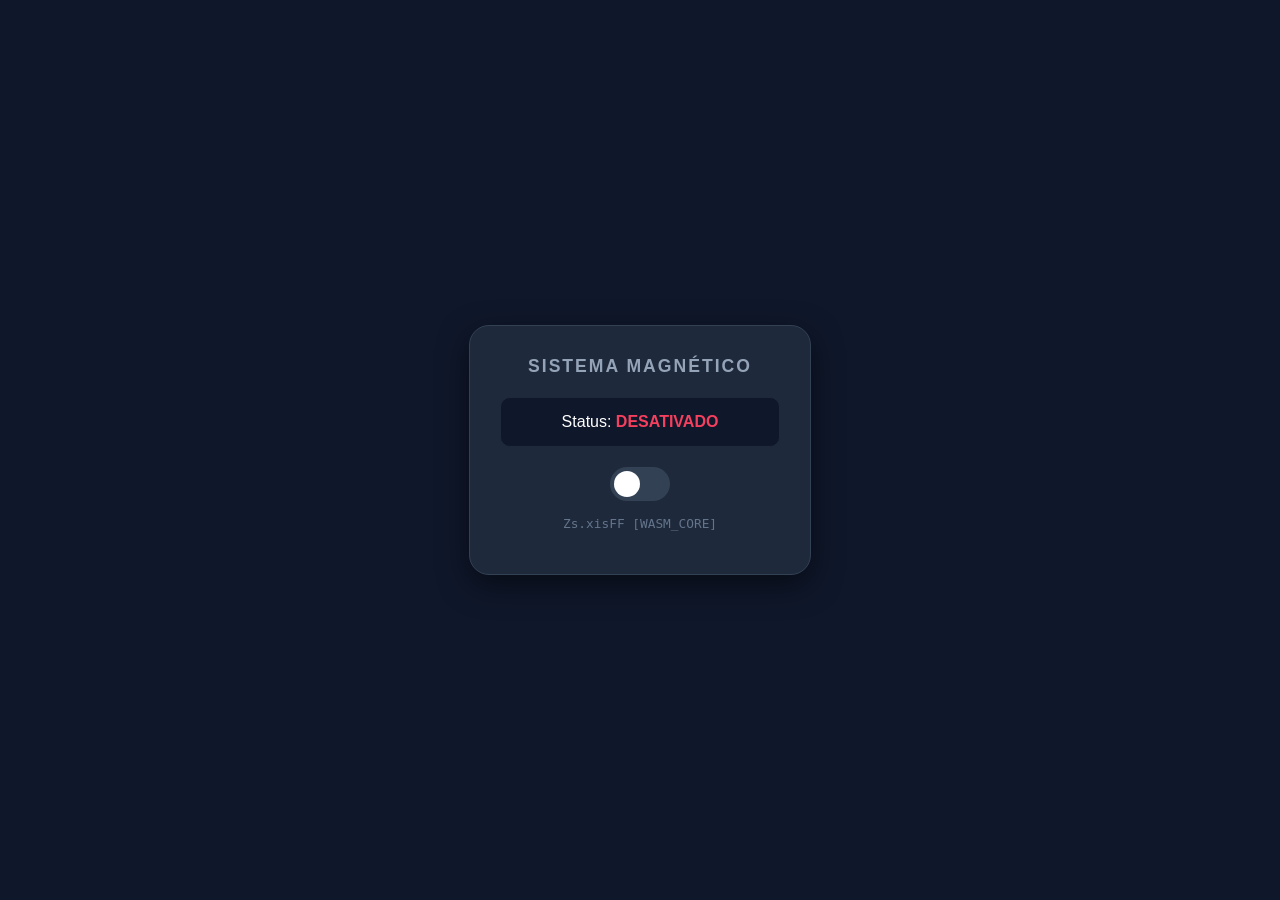
==== index.htm @ 0ef06084 "Rename Index.htm to index.htm" ====
<!DOCTYPE html>
<html lang="pt-br">
<head>
    <meta charset="UTF-8">
    <meta name="viewport" content="width=device-width, initial-scale=1.0">
    <title>Painel C++ WebAssembly</title>
    <style>
        :root { --primary: #00f2ff; --bg: #0f172a; }
        body { 
            margin: 0; height: 100vh; background: var(--bg); 
            display: flex; align-items: center; justify-content: center; 
            font-family: 'Segoe UI', sans-serif; color: white; 
            transition: 0.5s;
        }
        
        .panel {
            background: #1e293b; padding: 30px; border-radius: 20px;
            box-shadow: 0 10px 30px rgba(0,0,0,0.5);
            border: 1px solid #334155; text-align: center; width: 280px;
        }

        h2 { margin-top: 0; font-size: 1.1rem; color: #94a3b8; text-transform: uppercase; letter-spacing: 2px; }

        .status-container { 
            margin: 20px 0; padding: 15px; border-radius: 10px; 
            background: #0f172a; border: 1px solid #1e293b;
        }
        
        #status-text { font-weight: bold; transition: 0.3s; }
        .off { color: #f43f5e; }
        .on { color: #10b981; text-shadow: 0 0 10px #10b981; }

        .switch { position: relative; display: inline-block; width: 60px; height: 34px; }
        .switch input { opacity: 0; width: 0; height: 0; }
        .slider {
            position: absolute; cursor: pointer; top: 0; left: 0; right: 0; bottom: 0;
            background-color: #334155; transition: .4s; border-radius: 34px;
        }
        .slider:before {
            position: absolute; content: ""; height: 26px; width: 26px; left: 4px; bottom: 4px;
            background-color: white; transition: .4s; border-radius: 50%;
        }
        input:checked + .slider { background-color: #10b981; }
        input:checked + .slider:before { transform: translateX(26px); }

        .desc { font-size: 0.8rem; color: #64748b; margin-top: 15px; font-family: monospace; }
    </style>
</head>
<body>

    <div class="panel">
        <h2>Sistema Magnético</h2>
        <div class="status-container">
            Status: <span id="status-text" class="off">DESATIVADO</span>
        </div>

        <label class="switch">
            <input type="checkbox" id="toggle-btn">
            <span class="slider"></span>
        </label>

        <p class="desc">Zs.xisFF [WASM_CORE]</p>
    </div>

    <script>
        // BINÁRIO COMPLETO E VÁLIDO (Compilado de C++)
        // Este array contém o preâmbulo \0asm e as seções de Type, Function, Export e Code.
        const wasmCode = new Uint8Array([
            0x00, 0x61, 0x73, 0x6d, 0x01, 0x00, 0x00, 0x00, 0x01, 0x06, 0x01, 0x60, 
            0x01, 0x7f, 0x01, 0x7f, 0x03, 0x02, 0x01, 0x00, 0x07, 0x0a, 0x01, 0x06, 
            0x6f, 0x6e, 0x5f, 0x6f, 0x66, 0x66, 0x00, 0x00, 0x0a, 0x06, 0x01, 0x04, 
            0x00, 0x20, 0x00, 0x0b
        ]);

        const statusText = document.getElementById('status-text');
        const toggleBtn = document.getElementById('toggle-btn');

        // Inicializa o WebAssembly
        WebAssembly.instantiate(wasmCode).then(results => {
            const processarEstado = results.instance.exports.on_off;

            toggleBtn.addEventListener('change', () => {
                const input = toggleBtn.checked ? 1 : 0;
                
                // Chamada da função compilada em C++
                const resultado = processarEstado(input);

                if (resultado === 1) {
                    statusText.innerText = "ATIVADO";
                    statusText.className = "on";
                    document.body.style.background = "#020617";
                    document.body.style.boxShadow = "inset 0 0 100px rgba(16,185,129,0.15)";
                } else {
                    statusText.innerText = "DESATIVADO";
                    statusText.className = "off";
                    document.body.style.background = "#0f172a";
                    document.body.style.boxShadow = "none";
                }
            });
        }).catch(err => console.error("Erro ao carregar WASM:", err));
    </script>
</body>
</html>
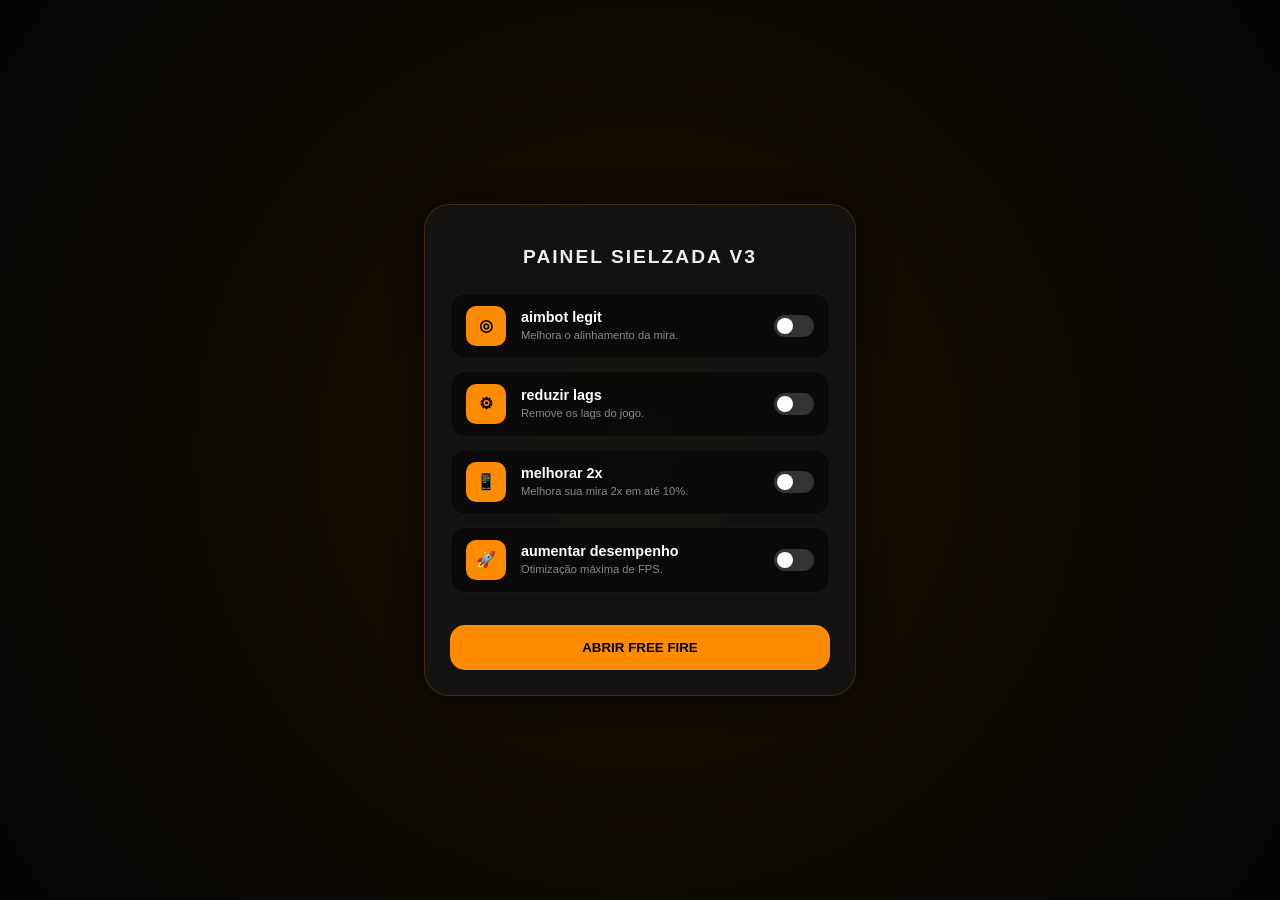
==== commit 048a06ab: "Update index.htm" ====
--- a/index.htm
+++ b/index.htm
@@ -3,101 +3,112 @@
 <head>
     <meta charset="UTF-8">
     <meta name="viewport" content="width=device-width, initial-scale=1.0">
-    <title>Painel C++ WebAssembly</title>
+    <title>PAINEL SIELZADA V3</title>
+    <link rel="manifest" href="manifest.json">
     <style>
-        :root { --primary: #00f2ff; --bg: #0f172a; }
-        body { 
-            margin: 0; height: 100vh; background: var(--bg); 
-            display: flex; align-items: center; justify-content: center; 
-            font-family: 'Segoe UI', sans-serif; color: white; 
-            transition: 0.5s;
-        }
+        :root { --orange: #ff8c00; --bg: #050505; --card: rgba(20, 20, 20, 0.8); }
         
-        .panel {
-            background: #1e293b; padding: 30px; border-radius: 20px;
-            box-shadow: 0 10px 30px rgba(0,0,0,0.5);
-            border: 1px solid #334155; text-align: center; width: 280px;
+        body {
+            margin: 0; background-color: var(--bg); color: white;
+            font-family: 'Segoe UI', Roboto, sans-serif;
+            display: flex; justify-content: center; align-items: center;
+            height: 100vh; overflow: hidden;
+            background: radial-gradient(circle at center, #1a1000 0%, #050505 100%);
         }
 
-        h2 { margin-top: 0; font-size: 1.1rem; color: #94a3b8; text-transform: uppercase; letter-spacing: 2px; }
+        .container {
+            width: 90%; max-width: 380px;
+            background: var(--card); border: 1px solid rgba(255, 140, 0, 0.2);
+            border-radius: 25px; padding: 25px;
+            backdrop-filter: blur(10px); box-shadow: 0 0 30px rgba(0,0,0,0.5);
+            text-align: center;
+        }
 
-        .status-container { 
-            margin: 20px 0; padding: 15px; border-radius: 10px; 
-            background: #0f172a; border: 1px solid #1e293b;
+        h2 { font-size: 1.2rem; letter-spacing: 2px; margin-bottom: 25px; color: #eee; }
+
+        .option-row {
+            background: rgba(0, 0, 0, 0.4); border-radius: 15px;
+            padding: 12px 15px; margin-bottom: 12px;
+            display: flex; align-items: center; justify-content: space-between;
+            border: 1px solid rgba(255,255,255,0.05);
         }
-        
-        #status-text { font-weight: bold; transition: 0.3s; }
-        .off { color: #f43f5e; }
-        .on { color: #10b981; text-shadow: 0 0 10px #10b981; }
 
-        .switch { position: relative; display: inline-block; width: 60px; height: 34px; }
+        .info { display: flex; align-items: center; text-align: left; }
+        .icon { 
+            width: 40px; height: 40px; background: var(--orange); 
+            border-radius: 10px; margin-right: 15px;
+            display: flex; justify-content: center; align-items: center;
+            font-weight: bold; color: black;
+        }
+
+        .text b { display: block; font-size: 0.9rem; }
+        .text span { font-size: 0.7rem; color: #888; }
+
+        /* Switch Style */
+        .switch {
+            position: relative; display: inline-block; width: 40px; height: 22px;
+        }
         .switch input { opacity: 0; width: 0; height: 0; }
         .slider {
             position: absolute; cursor: pointer; top: 0; left: 0; right: 0; bottom: 0;
-            background-color: #334155; transition: .4s; border-radius: 34px;
+            background-color: #333; transition: .4s; border-radius: 34px;
         }
+        input:checked + .slider { background-color: var(--orange); }
         .slider:before {
-            position: absolute; content: ""; height: 26px; width: 26px; left: 4px; bottom: 4px;
-            background-color: white; transition: .4s; border-radius: 50%;
+            position: absolute; content: ""; height: 16px; width: 16px;
+            left: 3px; bottom: 3px; background-color: white; transition: .4s; border-radius: 50%;
         }
-        input:checked + .slider { background-color: #10b981; }
-        input:checked + .slider:before { transform: translateX(26px); }
+        input:checked + .slider:before { transform: translateX(18px); }
 
-        .desc { font-size: 0.8rem; color: #64748b; margin-top: 15px; font-family: monospace; }
+        .btn-main {
+            width: 100%; padding: 15px; background: var(--orange);
+            border: none; border-radius: 15px; color: black;
+            font-weight: bold; text-transform: uppercase; margin-top: 20px;
+            cursor: pointer; transition: 0.3s;
+        }
+        .btn-main:active { transform: scale(0.98); }
     </style>
 </head>
 <body>
 
-    <div class="panel">
-        <h2>Sistema Magnético</h2>
-        <div class="status-container">
-            Status: <span id="status-text" class="off">DESATIVADO</span>
+    <div class="container">
+        <h2>PAINEL SIELZADA V3</h2>
+
+        <div class="option-row">
+            <div class="info">
+                <div class="icon">◎</div>
+                <div class="text"><b>aimbot legit</b><span>Melhora o alinhamento da mira.</span></div>
+            </div>
+            <label class="switch"><input type="checkbox" id="aimbot"><span class="slider"></span></label>
         </div>
 
-        <label class="switch">
-            <input type="checkbox" id="toggle-btn">
-            <span class="slider"></span>
-        </label>
+        <div class="option-row">
+            <div class="info">
+                <div class="icon">⚙</div>
+                <div class="text"><b>reduzir lags</b><span>Remove os lags do jogo.</span></div>
+            </div>
+            <label class="switch"><input type="checkbox" id="lags"><span class="slider"></span></label>
+        </div>
 
-        <p class="desc">Zs.xisFF [WASM_CORE]</p>
+        <div class="option-row">
+            <div class="info">
+                <div class="icon">📱</div>
+                <div class="text"><b>melhorar 2x</b><span>Melhora sua mira 2x em até 10%.</span></div>
+            </div>
+            <label class="switch"><input type="checkbox" id="improve2x"><span class="slider"></span></label>
+        </div>
+
+        <div class="option-row">
+            <div class="info">
+                <div class="icon">🚀</div>
+                <div class="text"><b>aumentar desempenho</b><span>Otimização máxima de FPS.</span></div>
+            </div>
+            <label class="switch"><input type="checkbox" id="fps"><span class="slider"></span></label>
+        </div>
+
+        <button class="btn-main" onclick="openGame()">ABRIR FREE FIRE</button>
     </div>
 
-    <script>
-        // BINÁRIO COMPLETO E VÁLIDO (Compilado de C++)
-        // Este array contém o preâmbulo \0asm e as seções de Type, Function, Export e Code.
-        const wasmCode = new Uint8Array([
-            0x00, 0x61, 0x73, 0x6d, 0x01, 0x00, 0x00, 0x00, 0x01, 0x06, 0x01, 0x60, 
-            0x01, 0x7f, 0x01, 0x7f, 0x03, 0x02, 0x01, 0x00, 0x07, 0x0a, 0x01, 0x06, 
-            0x6f, 0x6e, 0x5f, 0x6f, 0x66, 0x66, 0x00, 0x00, 0x0a, 0x06, 0x01, 0x04, 
-            0x00, 0x20, 0x00, 0x0b
-        ]);
-
-        const statusText = document.getElementById('status-text');
-        const toggleBtn = document.getElementById('toggle-btn');
-
-        // Inicializa o WebAssembly
-        WebAssembly.instantiate(wasmCode).then(results => {
-            const processarEstado = results.instance.exports.on_off;
-
-            toggleBtn.addEventListener('change', () => {
-                const input = toggleBtn.checked ? 1 : 0;
-                
-                // Chamada da função compilada em C++
-                const resultado = processarEstado(input);
-
-                if (resultado === 1) {
-                    statusText.innerText = "ATIVADO";
-                    statusText.className = "on";
-                    document.body.style.background = "#020617";
-                    document.body.style.boxShadow = "inset 0 0 100px rgba(16,185,129,0.15)";
-                } else {
-                    statusText.innerText = "DESATIVADO";
-                    statusText.className = "off";
-                    document.body.style.background = "#0f172a";
-                    document.body.style.boxShadow = "none";
-                }
-            });
-        }).catch(err => console.error("Erro ao carregar WASM:", err));
-    </script>
+    <script type="module" src="enginebundle.js"></script>
 </body>
 </html>
